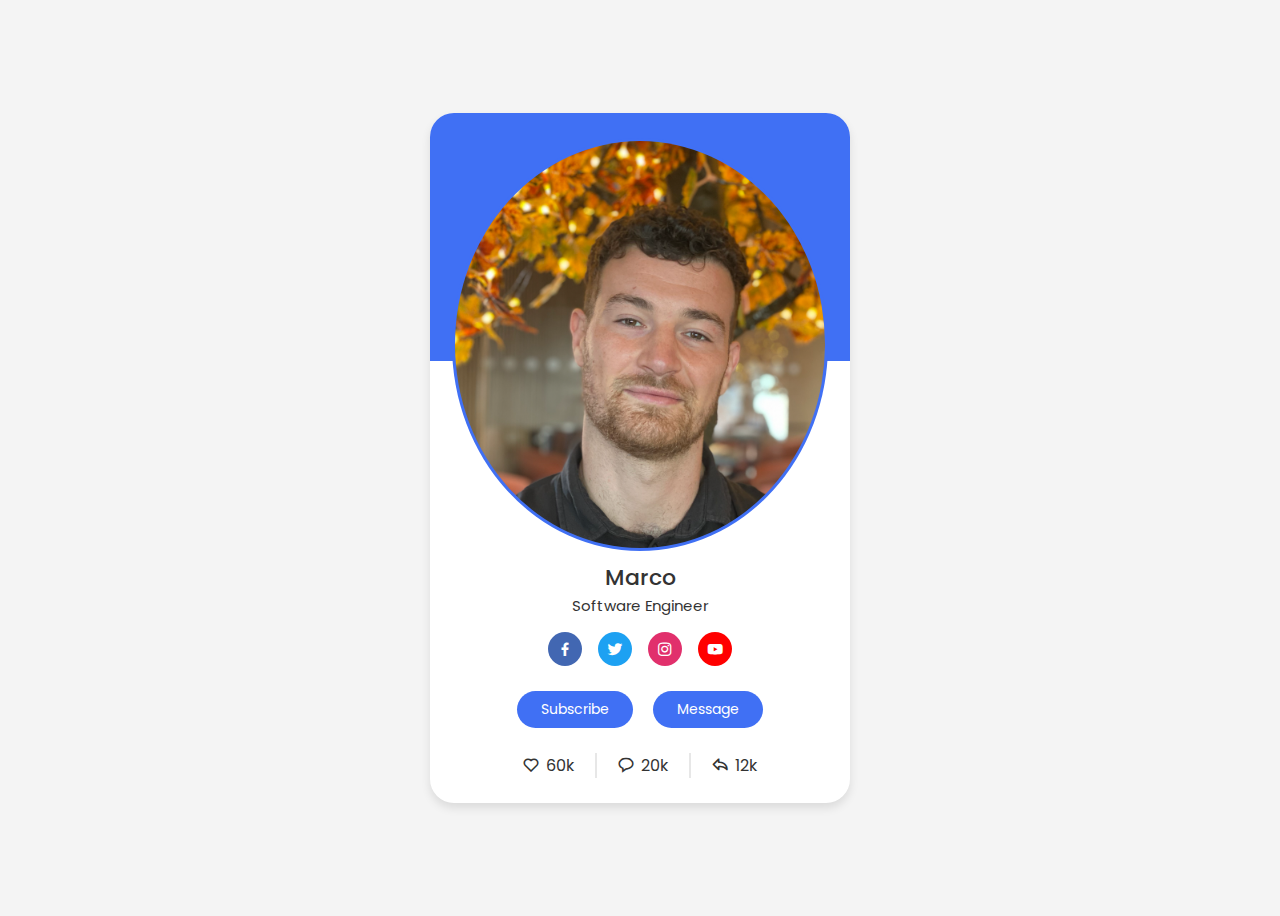
==== profile-card/index.html @ a2f48382 "profile card" ====
<!DOCTYPE html>
<html lang="en">
  <head>
    <meta charset="UTF-8">
    <meta name="viewport" content="width=device-width, initial-scale=1.0">
    <meta http-equiv="X-UA-Compatible" content="ie=edge">
    <title>HTML 5 Boilerplate</title>
    <!-- CSS -->
    <link rel="stylesheet" href="style.css">
    <!-- Boxicons CSS  -->
    <link href='https://unpkg.com/boxicons@2.1.4/css/boxicons.min.css' rel='stylesheet'>
  </head>
  <body>
    <div class="profile-card">
      <img src="Screenshot 2023-07-25 at 17.10.07.png" class="profile-img"/>
      <div class="text-data">
        <span class="name"> Marco </span>
        <span class="job">Software Engineer</span>
      </div>
      <div class="media-buttons">
        <a href="#" style="background: #4267b2" class="link">
          <i class='bx bxl-facebook'></i>
        </a>
        <a href="#" style="background: #1da1f2"class="link">
          <i class='bx bxl-twitter'></i>
        </a>
        <a href="#" style="background: #e1306c" class="link">
          <i class='bx bxl-instagram'></i>
        </a>
        <a href="#" style="background: #ff0000" class="link">
          <i class='bx bxl-youtube'></i>
        </a>
      </div>
      <div class="buttons">
        <button class="button">Subscribe</button>
        <button class="button">Message</button>
      </div>
      <div class="analytics">
        <div class="data">
          <i class="bx bx-heart"></i>
          <span class="number">60k</span>
        </div>
        <div class="data">
          <i class="bx bx-message-rounded"></i>
          <span class="number">20k</span>
        </div>
        <div class="data">
          <i class="bx bx-share"></i>
          <span class="number">12k</span>
        </div>
      </div>
    </div>
	<script src="index.js"></script>
  </body>
</html>
---- profile-card/style.css ----
@import url('https://fonts.googleapis.com/css2?family=Poppins:wght@300;400;600;700&display=swap');

* {
  font-family: 'Poppins', sans-serif;
}
body {
  height: 100vh;
  display: flex;
  align-items: center;
  justify-content: center;
  background-color: #f4f4f4;
}
.profile-card {
  display: flex;
  flex-direction: column;
  align-items: center;
  max-width:370px;
  width: 100%;
  background: #fff;
  border-radius: 24px;
  padding: 25px;
  box-shadow: 0 5px 10px rgba(0, 0, 0, 0.1);
  position: relative;
}
.profile-card::before {
  content: "";
  position:absolute;
  top: 0;
  left: 0;
  height: 36%;
  width:100%;
  border-radius: 24px 24px 0 0;
  background-color: #4070f4;
}
img {
  
  position: relative;
  height: 150px;
  width: 150px;
  border-radius: 50%;
  background-color: #4070f4;
  padding: 3px;
  margin-bottom: 10px;
}
img .profile-img {
  z-index:2;
  height: 100%;
  width: 100%;
  object-fit: cover;
  border-radius: 50%;
  border: 3px solid #fff;
}
.profile-img {
  height: 100%;
  width: 100%;
  object-fit: cover;
  border-radius: #4070f4;
  padding: 3px;
}



.profile-card .text-data {
  display: flex;
  flex-direction: column;
  align-items: center;
  color: #333;
}
.text-data .name {
  font-size: 22px;
  font-weight: 500;
}
.text-data .job {
  font-size: 15px;
  font-weight: 400;
}
.profile-card .media-buttons {
  display: flex;
  align-items: center;
  margin-top: 15px;
}
.media-buttons .link {
  display: flex;
  align-items: center;
  justify-content: center;
  color: #fff;
  font-size: 18px;
  height: 34px;
  width: 34px;
  border-radius: 50%;
  margin: 0 8px;
  background-color: #4070f4;
  text-decoration: none;
}
.profile-card .buttons {
  display: flex;
  align-items: center;
  margin-top: 25px;
}
.buttons .button {
  color: #fff;
  font-size: 14px;
  font-weight: 400;
  border:none;
  border-radius: 24px;
  margin: 0 10px;
  padding: 8px 24px;
  background-color: #4070f4;
  cursor: pointer;
  transition: all 0.3s ease;
}
.buttons .button:hover {
 background-color: #0e4bf1;
}
.profile-card .analytics {
  display: flex;
  align-items: center;
  margin-top: 25px;
}
.analytics .data {
  display: flex;
  align-items: center;
  color: #333;
  padding: 0 20px;
  border-right: 2px solid #e7e7e7;
}
.data i {
  font-size: 18px;
  margin-right: 6px;
}
.data:last-child {
  border-right: none;
}
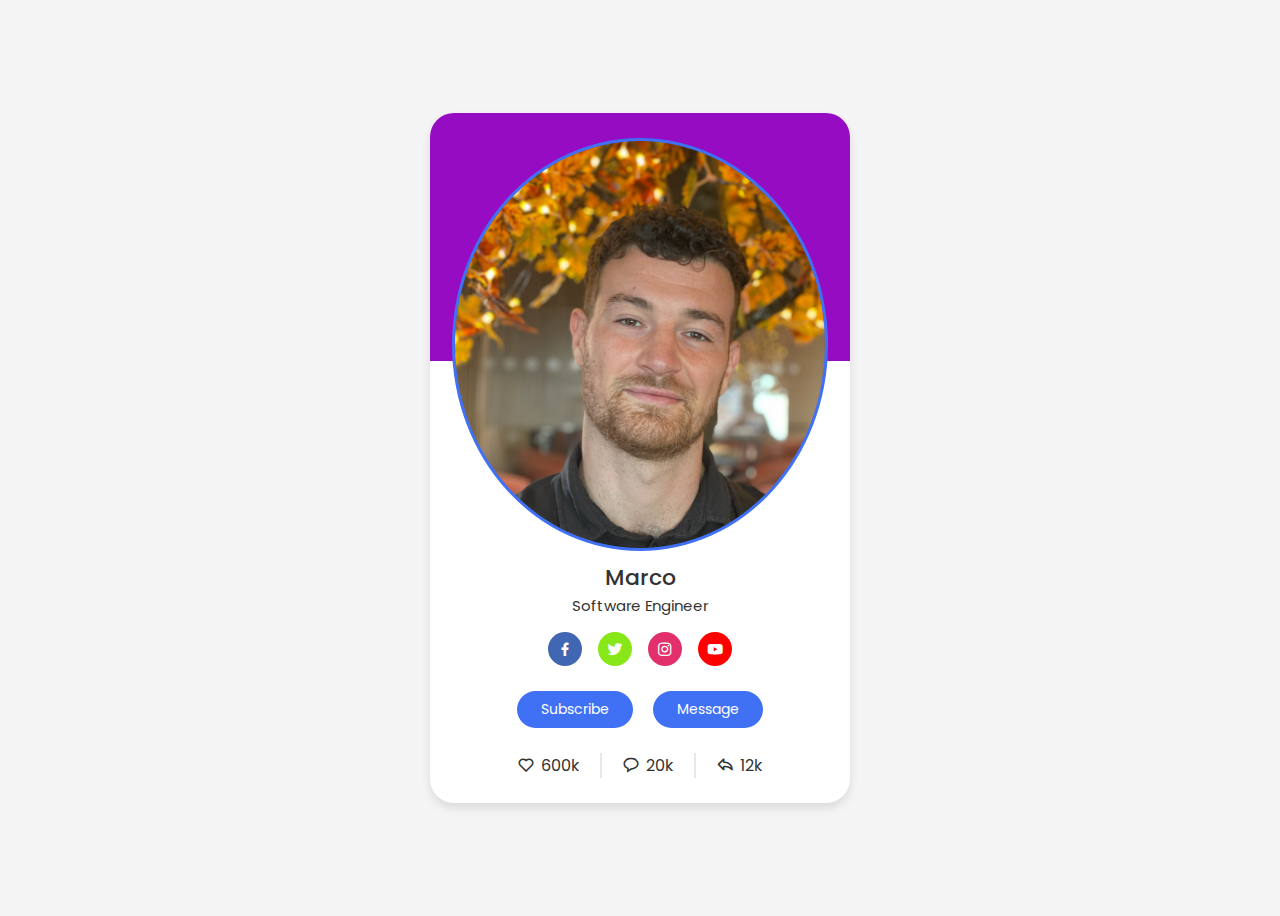
==== commit b2993db6: "messing with profile-card" ====
--- a/profile-card/index.html
+++ b/profile-card/index.html
@@ -18,10 +18,10 @@
         <span class="job">Software Engineer</span>
       </div>
       <div class="media-buttons">
-        <a href="#" style="background: #4267b2" class="link">
+        <a href="https://www.google.com" style="background: #4267b2" class="link">
           <i class='bx bxl-facebook'></i>
         </a>
-        <a href="#" style="background: #1da1f2"class="link">
+        <a href="#" style="background: #81e60ef3"class="link">
           <i class='bx bxl-twitter'></i>
         </a>
         <a href="#" style="background: #e1306c" class="link">
@@ -38,7 +38,7 @@
       <div class="analytics">
         <div class="data">
           <i class="bx bx-heart"></i>
-          <span class="number">60k</span>
+          <span class="number">600k</span>
         </div>
         <div class="data">
           <i class="bx bx-message-rounded"></i>
--- a/profile-card/style.css
+++ b/profile-card/style.css
@@ -30,7 +30,7 @@
   height: 36%;
   width:100%;
   border-radius: 24px 24px 0 0;
-  background-color: #4070f4;
+  background-color: #950cc3;
 }
 img {
   
@@ -110,7 +110,7 @@
   transition: all 0.3s ease;
 }
 .buttons .button:hover {
- background-color: #0e4bf1;
+ background-color: black;
 }
 .profile-card .analytics {
   display: flex;
